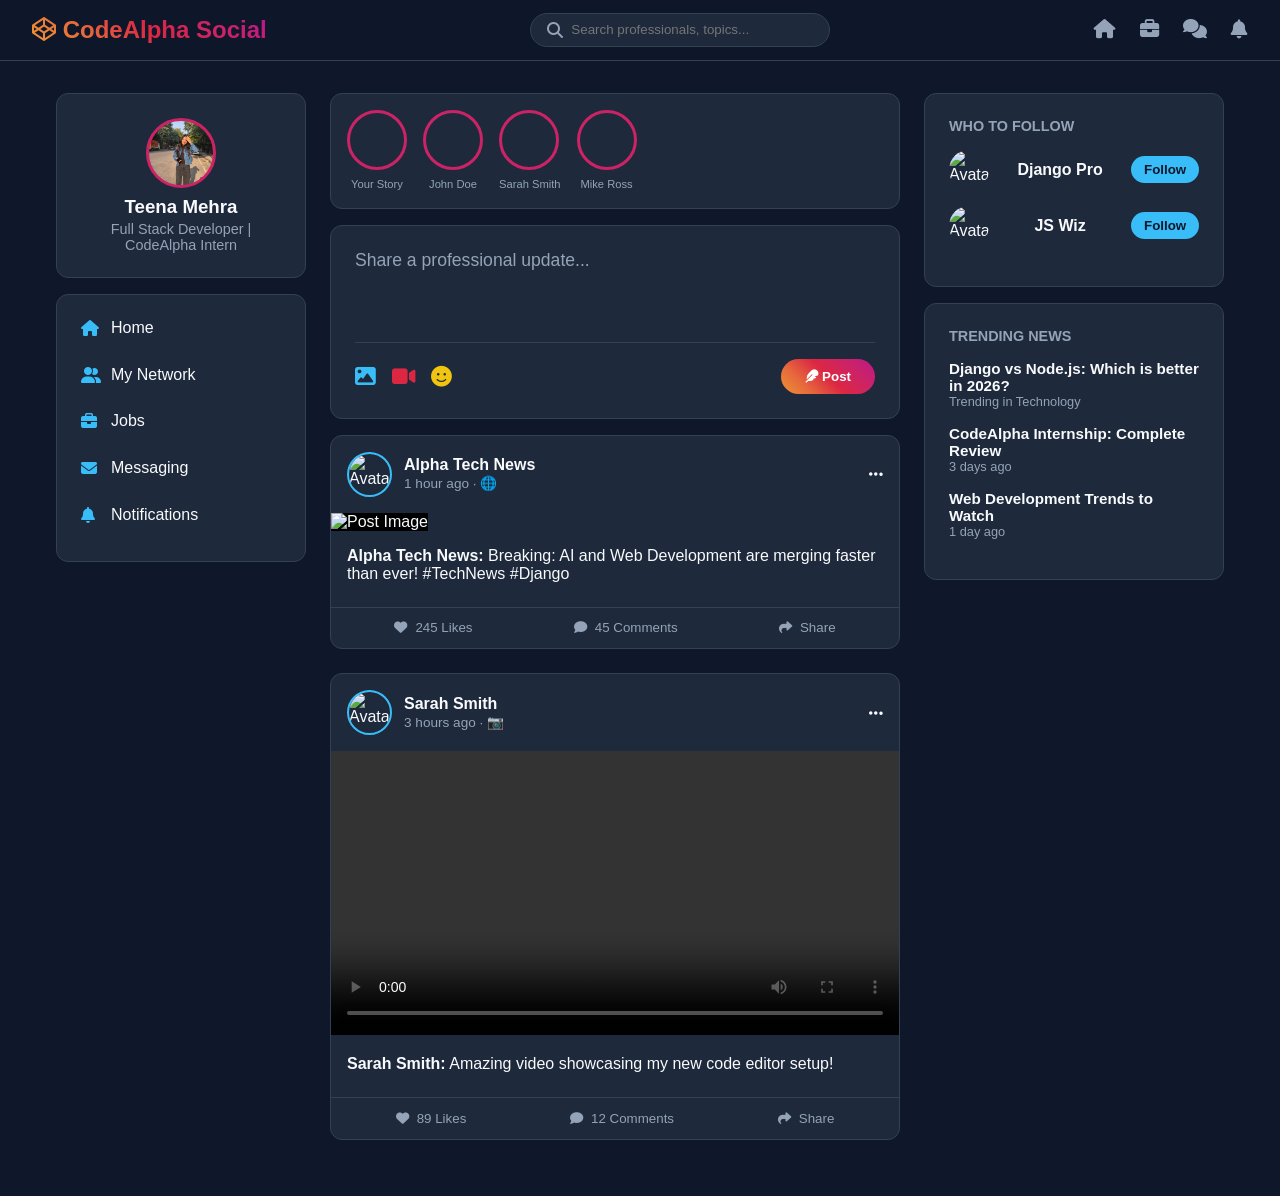
==== frontend/index.html @ 17a5f88e "Task 2 - Social Media Platform complete" ====
<!DOCTYPE html>
<html lang="en">
<head>
    <meta charset="UTF-8">
    <meta name="viewport" content="width=device-width, initial-scale=1.0">
    <title>CodeAlpha Social</title>
    <link rel="stylesheet" href="https://cdnjs.cloudflare.com/ajax/libs/font-awesome/6.4.0/css/all.min.css">
    <style>
        :root {
            --bg-color: #0f172a;
            --card-bg: #1e293b;
            --gradient: linear-gradient(45deg, #f09433, #e6683c, #dc2743, #cc2366, #bc1888);
            --accent: #cc2366;
            --secondary: #38bdf8;
            --text: #f8fafc;
            --muted: #94a3b8;
            --border: #334155;
        }

        * { margin: 0; padding: 0; box-sizing: border-box; font-family: 'Segoe UI', Tahoma, Geneva, Verdana, sans-serif; }
        body { background-color: var(--bg-color); color: var(--text); }

        /* Header */
        header {
            background: rgba(15, 23, 42, 0.95);
            backdrop-filter: blur(10px);
            border-bottom: 1px solid var(--border);
            padding: 0.8rem 2rem;
            display: flex;
            justify-content: space-between;
            align-items: center;
            position: sticky;
            top: 0;
            z-index: 100;
        }
        .logo { font-size: 1.5rem; font-weight: 800; background: var(--gradient); -webkit-background-clip: text; -webkit-text-fill-color: transparent; cursor: pointer; }
        .search-bar { background: var(--card-bg); border: 1px solid var(--border); border-radius: 20px; padding: 0.5rem 1rem; display: flex; align-items: center; gap: 8px; color: var(--muted); width: 300px; }
        .search-bar input { background: transparent; border: none; color: var(--text); outline: none; width: 100%; }
        .nav-icons { display: flex; gap: 1.5rem; font-size: 1.2rem; }
        .nav-icons i { cursor: pointer; transition: 0.3s; color: var(--muted); }
        .nav-icons i:hover { color: var(--accent); }

        /* Layout */
        .container { display: grid; grid-template-columns: 250px 1fr 300px; gap: 1.5rem; max-width: 1200px; margin: 2rem auto; width: 100%; padding: 0 1rem; }

        /* Left Sidebar (LinkedIn Style) */
        .left-sidebar { display: flex; flex-direction: column; gap: 1rem; position: sticky; top: 80px; align-self: start; }
        .profile-card { background: var(--card-bg); border-radius: 12px; text-align: center; padding: 1.5rem; border: 1px solid var(--border); }
        .profile-avatar { width: 70px; height: 70px; border-radius: 50%; background: url('tmehraaa.jpeg') center/cover; margin: 0 auto 0.5rem; border: 3px solid var(--accent); }
        .profile-card h3 { margin-bottom: 0.2rem; }
        .profile-card p { color: var(--muted); font-size: 0.9rem; }
        .menu-card { background: var(--card-bg); border-radius: 12px; padding: 1rem; border: 1px solid var(--border); }
        .menu-card ul { list-style: none; }
        .menu-card li { margin-bottom: 0.8rem; }
        .menu-card li a { color: var(--text); text-decoration: none; display: flex; align-items: center; gap: 10px; padding: 0.5rem; border-radius: 8px; transition: 0.2s; }
        .menu-card li a:hover { background: var(--bg-color); color: var(--accent); }
        .menu-card li a i { width: 20px; color: var(--secondary); }

        /* Center Feed (Instagram Style) */
        .feed-section { display: flex; flex-direction: column; gap: 1rem; }

        /* Stories Bar */
        .stories { background: var(--card-bg); border-radius: 12px; padding: 1rem; display: flex; gap: 1rem; border: 1px solid var(--border); overflow-x: auto; }
        .story { text-align: center; cursor: pointer; }
        .story-circle { width: 60px; height: 60px; border-radius: 50%; background: url('https://i.pravatar.cc/150?img=1') center/cover; border: 3px solid var(--accent); margin-bottom: 0.3rem; }
        .story:nth-child(2) .story-circle { background: url('https://i.pravatar.cc/150?img=2'); }
        .story:nth-child(3) .story-circle { background: url('https://i.pravatar.cc/150?img=3'); }
        .story:nth-child(4) .story-circle { background: url('https://i.pravatar.cc/150?img=4'); }
        .story span { font-size: 0.7rem; color: var(--muted); }

        /* Create Post Box */
        .create-post { background: var(--card-bg); padding: 1.5rem; border-radius: 12px; border: 1px solid var(--border); }
        .create-post textarea { width: 100%; height: 80px; background: transparent; border: none; color: var(--text); font-size: 1.1rem; resize: none; outline: none; }
        .create-post textarea::placeholder { color: var(--muted); }
        .post-actions-row { display: flex; justify-content: space-between; align-items: center; margin-top: 0.5rem; border-top: 1px solid var(--border); padding-top: 1rem; }
        .icons { display: flex; gap: 1rem; font-size: 1.3rem; }
        .icons i { cursor: pointer; transition: 0.2s; }
        .icons i:hover { transform: scale(1.2); }
        .fa-image { color: #38bdf8; }
        .fa-video { color: #dc2743; }
        .fa-face-smile { color: #f1c40f; }
        .post-btn { background: var(--gradient); color: white; border: none; padding: 0.6rem 1.5rem; border-radius: 20px; font-weight: bold; cursor: pointer; transition: 0.3s; }
        .post-btn:hover { transform: scale(1.05); }

        /* Post Card */
        .post-card { background: var(--card-bg); border-radius: 12px; border: 1px solid var(--border); margin-bottom: 1.5rem; }
        .post-header { display: flex; justify-content: space-between; padding: 1rem; align-items: center; }
        .user-info { display: flex; align-items: center; gap: 12px; }
        .avatar { width: 45px; height: 45px; border-radius: 50%; border: 2px solid var(--secondary); }
        .post-user { font-weight: bold; display: block; }
        .post-time { color: var(--muted); font-size: 0.85rem; }
        .post-media { width: 100%; max-height: 400px; object-fit: cover; background: #000; }
        .post-content { padding: 1rem; }
        .post-content p { margin-bottom: 0.5rem; }
        .post-actions { display: flex; justify-content: space-around; border-top: 1px solid var(--border); padding: 0.8rem; }
        .action-btn { background: none; border: none; color: var(--muted); cursor: pointer; display: flex; align-items: center; gap: 8px; font-weight: 500; transition: 0.3s; }
        .action-btn:hover { color: var(--accent); }
        .like-btn:hover { color: var(--accent); }
        .comment-btn:hover { color: var(--secondary); }
        .share-btn:hover { color: #22c55e; }

        /* Right Sidebar (Informative LinkedIn) */
        .right-sidebar { display: flex; flex-direction: column; gap: 1rem; position: sticky; top: 80px; align-self: start; }
        .card { background: var(--card-bg); border-radius: 12px; padding: 1.5rem; border: 1px solid var(--border); }
        .card h3 { color: var(--muted); margin-bottom: 1rem; font-size: 0.9rem; }
        .suggestion { display: flex; align-items: center; justify-content: space-between; margin-bottom: 1rem; }
        .suggestion img { width: 40px; height: 40px; border-radius: 50%; }
        .follow-btn { background: var(--secondary); border: none; color: var(--bg-color); padding: 0.4rem 0.8rem; border-radius: 20px; cursor: pointer; font-weight: bold; }
        .news-item { margin-bottom: 1rem; }
        .news-title { font-weight: bold; font-size: 0.95rem; }
        .news-meta { color: var(--muted); font-size: 0.8rem; }

        @media (max-width: 900px) {
            .container { grid-template-columns: 1fr; }
            .left-sidebar, .right-sidebar { position: static; }
            .search-bar { display: none; }
        }
    </style>
</head>
<body>

    <header>
        <div class="logo"><i class="fa-brands fa-codepen"></i> CodeAlpha Social</div>
        <div class="search-bar">
            <i class="fa-solid fa-magnifying-glass"></i>
            <input type="text" placeholder="Search professionals, topics...">
        </div>
        <div class="nav-icons">
            <i class="fa-solid fa-house" title="Home"></i>
            <i class="fa-solid fa-briefcase" title="Jobs"></i>
            <i class="fa-solid fa-comments" title="Messaging"></i>
            <i class="fa-solid fa-bell" title="Notifications"></i>
        </div>
    </header>

    <div class="container">
        <!-- Left Sidebar -->
        <aside class="left-sidebar">
            <div class="profile-card">
                <div class="profile-avatar"></div>
                <h3>Teena Mehra</h3>
                <p>Full Stack Developer | CodeAlpha Intern</p>
            </div>
            <div class="menu-card">
                <ul>
                    <li><a href="#"><i class="fa-solid fa-house"></i> Home</a></li>
                    <li><a href="#"><i class="fa-solid fa-user-group"></i> My Network</a></li>
                    <li><a href="#"><i class="fa-solid fa-briefcase"></i> Jobs</a></li>
                    <li><a href="#"><i class="fa-solid fa-envelope"></i> Messaging</a></li>
                    <li><a href="#"><i class="fa-solid fa-bell"></i> Notifications</a></li>
                </ul>
            </div>
        </aside>

        <!-- Center Feed -->
        <main class="feed-section">
            <!-- Stories -->
            <div class="stories">
                <div class="story"><div class="story-circle"></div><span>Your Story</span></div>
                <div class="story"><div class="story-circle"></div><span>John Doe</span></div>
                <div class="story"><div class="story-circle"></div><span>Sarah Smith</span></div>
                <div class="story"><div class="story-circle"></div><span>Mike Ross</span></div>
            </div>

            <!-- Create Post -->
            <div class="create-post">
                <textarea id="post-content" placeholder="Share a professional update..."></textarea>
                <div class="post-actions-row">
                    <div class="icons">
                        <i class="fa-solid fa-image" title="Photo"></i>
                        <i class="fa-solid fa-video" title="Video"></i>
                        <i class="fa-solid fa-face-smile" title="Emoji"></i>
                    </div>
                    <button class="post-btn" id="post-btn"><i class="fa-solid fa-feather"></i> Post</button>
                </div>
            </div>

            <!-- Post Feed -->
            <div id="feed">
                <div class="post-card">
                    <div class="post-header">
                        <div class="user-info">
                            <img class="avatar" src="https://i.pravatar.cc/150?img=12" alt="Avatar">
                            <div>
                                <span class="post-user">Alpha Tech News</span>
                                <span class="post-time">1 hour ago · 🌐</span>
                            </div>
                        </div>
                        <i class="fa-solid fa-ellipsis"></i>
                    </div>
                    <img class="post-media" src="https://picsum.photos/600/400?random=1" alt="Post Image">
                    <div class="post-content">
                        <p><strong>Alpha Tech News:</strong> Breaking: AI and Web Development are merging faster than ever! #TechNews #Django</p>
                    </div>
                    <div class="post-actions">
                        <button class="action-btn like-btn"><i class="fa-solid fa-heart"></i> 245 Likes</button>
                        <button class="action-btn comment-btn"><i class="fa-solid fa-comment"></i> 45 Comments</button>
                        <button class="action-btn share-btn"><i class="fa-solid fa-share"></i> Share</button>
                    </div>
                </div>

                <div class="post-card">
                    <div class="post-header">
                        <div class="user-info">
                            <img class="avatar" src="https://i.pravatar.cc/150?img=33" alt="Avatar">
                            <div>
                                <span class="post-user">Sarah Smith</span>
                                <span class="post-time">3 hours ago · 📷</span>
                            </div>
                        </div>
                        <i class="fa-solid fa-ellipsis"></i>
                    </div>
                    <!-- Video placeholder (using a real video source) -->
                    <video class="post-media" controls>
                        <source src="https://www.w3schools.com/html/mov_bbb.mp4" type="video/mp4">
                        Your browser does not support the video tag.
                    </video>
                    <div class="post-content">
                        <p><strong>Sarah Smith:</strong> Amazing video showcasing my new code editor setup!</p>
                    </div>
                    <div class="post-actions">
                        <button class="action-btn like-btn"><i class="fa-solid fa-heart"></i> 89 Likes</button>
                        <button class="action-btn comment-btn"><i class="fa-solid fa-comment"></i> 12 Comments</button>
                        <button class="action-btn share-btn"><i class="fa-solid fa-share"></i> Share</button>
                    </div>
                </div>
            </div>
        </main>

        <!-- Right Sidebar -->
        <aside class="right-sidebar">
            <div class="card">
                <h3>WHO TO FOLLOW</h3>
                <div class="suggestion">
                    <img src="https://i.pravatar.cc/150?img=68" alt="Avatar">
                    <div><strong>Django Pro</strong></div>
                    <button class="follow-btn">Follow</button>
                </div>
                <div class="suggestion">
                    <img src="https://i.pravatar.cc/150?img=52" alt="Avatar">
                    <div><strong>JS Wiz</strong></div>
                    <button class="follow-btn">Follow</button>
                </div>
            </div>
            <div class="card">
                <h3>TRENDING NEWS</h3>
                <div class="news-item">
                    <div class="news-title">Django vs Node.js: Which is better in 2026?</div>
                    <div class="news-meta">Trending in Technology</div>
                </div>
                <div class="news-item">
                    <div class="news-title">CodeAlpha Internship: Complete Review</div>
                    <div class="news-meta">3 days ago</div>
                </div>
                <div class="news-item">
                    <div class="news-title">Web Development Trends to Watch</div>
                    <div class="news-meta">1 day ago</div>
                </div>
            </div>
        </aside>
    </div>

    <script>
    const API_BASE_URL = "http://127.0.0.1:8000";
    let currentUser = "Teena"; 

    function renderFeed() {
        fetch(`${API_BASE_URL}/api/feed/`)
            .then(res => res.json())
            .then(posts => {
                const feedContainer = document.getElementById("feed");
                if (!feedContainer) return;

                if (posts.length === 0) {
                    feedContainer.innerHTML = `<p style="color:#94a3b8; text-align:center;">No posts yet. Be the first!</p>`;
                    return;
                }

                feedContainer.innerHTML = posts.map(post => `
                    <div class="post-card">
                        <div class="post-header">
                            <div class="user-info">
                                <div class="avatar" style="background: url('https://i.pravatar.cc/150?img=5') center/cover;"></div>
                                <div>
                                    <span class="post-user">${post.username}</span>
                                    <span class="post-time">${post.created_at}</span>
                                </div>
                            </div>
                        </div>
                        <p class="post-content">${post.content}</p>
                        <div class="post-actions">
                            <button class="action-btn like-btn"><i class="fa-solid fa-heart"></i> 0 Likes</button>
                            <button class="action-btn comment-btn"><i class="fa-solid fa-comment"></i> Comment</button>
                            <button class="action-btn share-btn"><i class="fa-solid fa-share"></i> Share</button>
                        </div>
                    </div>
                `).join("");
            })
            .catch(err => console.error("Error loading feed:", err));
    }

    function createPost() {
        const content = document.getElementById("post-content").value.trim();
        if (!content) return alert("Please write something!");

        fetch(`${API_BASE_URL}/api/create_post/`, {
            method: "POST",
            headers: { "Content-Type": "application/json" },
            body: JSON.stringify({ username: currentUser, content: content })
        })
        .then(res => res.json())
        .then(data => {
            document.getElementById("post-content").value = "";
            renderFeed();
        })
        .catch(err => console.error("Error creating post:", err));
    }

    document.getElementById("post-btn").addEventListener("click", createPost);
    renderFeed();
</script>
</body>
</html>
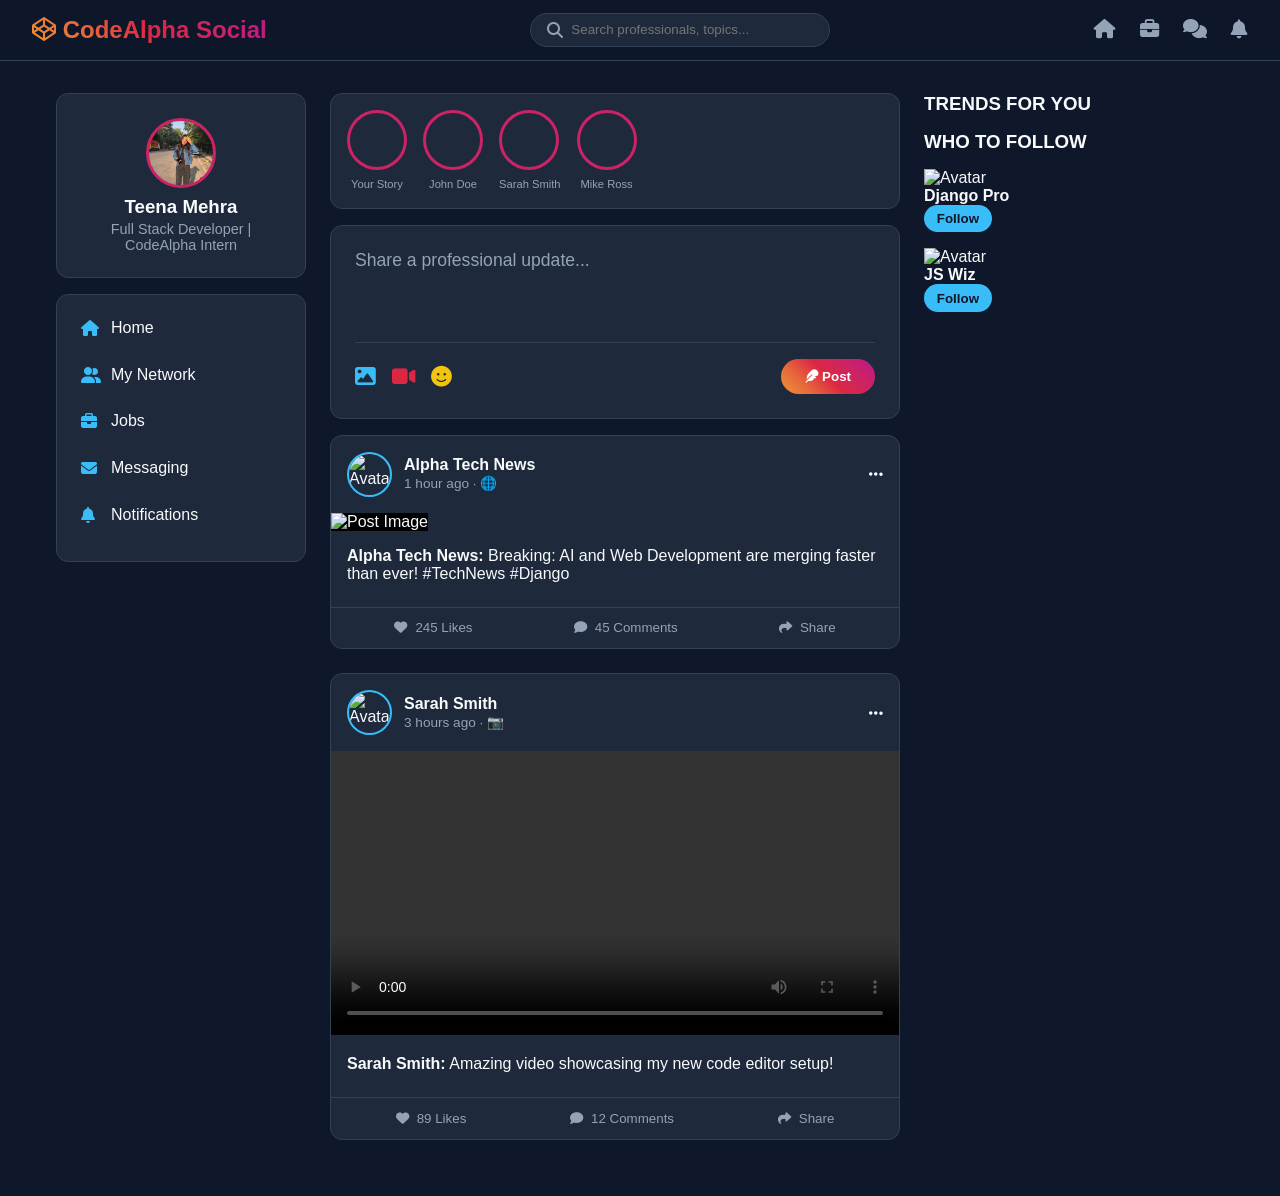
==== commit 264d5480: "Added comments, likes, follows, and real-time updates" ====
--- a/frontend/index.html
+++ b/frontend/index.html
@@ -227,39 +227,20 @@
             </div>
         </main>
 
-        <!-- Right Sidebar -->
-        <aside class="right-sidebar">
-            <div class="card">
-                <h3>WHO TO FOLLOW</h3>
-                <div class="suggestion">
-                    <img src="https://i.pravatar.cc/150?img=68" alt="Avatar">
-                    <div><strong>Django Pro</strong></div>
-                    <button class="follow-btn">Follow</button>
-                </div>
-                <div class="suggestion">
-                    <img src="https://i.pravatar.cc/150?img=52" alt="Avatar">
-                    <div><strong>JS Wiz</strong></div>
-                    <button class="follow-btn">Follow</button>
-                </div>
-            </div>
-            <div class="card">
-                <h3>TRENDING NEWS</h3>
-                <div class="news-item">
-                    <div class="news-title">Django vs Node.js: Which is better in 2026?</div>
-                    <div class="news-meta">Trending in Technology</div>
-                </div>
-                <div class="news-item">
-                    <div class="news-title">CodeAlpha Internship: Complete Review</div>
-                    <div class="news-meta">3 days ago</div>
-                </div>
-                <div class="news-item">
-                    <div class="news-title">Web Development Trends to Watch</div>
-                    <div class="news-meta">1 day ago</div>
-                </div>
-            </div>
-        </aside>
+    <aside class="right-sidebar">
+    <h3>TRENDS FOR YOU</h3>
+    <h3>WHO TO FOLLOW</h3>
+    <div class="follow-suggestion">
+        <img src="https://i.pravatar.cc/150?img=68" alt="Avatar">
+        <div><strong>Django Pro</strong></div>
+        <button class="follow-btn">Follow</button>
     </div>
-
+    <div class="follow-suggestion">
+        <img src="https://i.pravatar.cc/150?img=52" alt="Avatar">
+        <div><strong>JS Wiz</strong></div>
+        <button class="follow-btn">Follow</button>
+    </div>
+</aside>
     <script>
     const API_BASE_URL = "http://127.0.0.1:8000";
     let currentUser = "Teena"; 
@@ -270,28 +251,33 @@
             .then(posts => {
                 const feedContainer = document.getElementById("feed");
                 if (!feedContainer) return;
-
                 if (posts.length === 0) {
                     feedContainer.innerHTML = `<p style="color:#94a3b8; text-align:center;">No posts yet. Be the first!</p>`;
                     return;
                 }
-
-                feedContainer.innerHTML = posts.map(post => `
-                    <div class="post-card">
-                        <div class="post-header">
-                            <div class="user-info">
-                                <div class="avatar" style="background: url('https://i.pravatar.cc/150?img=5') center/cover;"></div>
-                                <div>
-                                    <span class="post-user">${post.username}</span>
-                                    <span class="post-time">${post.created_at}</span>
+             feedContainer.innerHTML = posts.map(post => `
+                 <div class="post-card">
+                   <div class="post-header">
+                      <div class="user-info">
+                         <div class="avatar" style="background: url('https://i.pravatar.cc/150?img=5') center/cover;"></div>
+                             <div>
+                                 <span class="post-user">${post.username}</span>
+                                 <span class="post-time">${post.created_at}</span>
                                 </div>
                             </div>
                         </div>
                         <p class="post-content">${post.content}</p>
                         <div class="post-actions">
-                            <button class="action-btn like-btn"><i class="fa-solid fa-heart"></i> 0 Likes</button>
-                            <button class="action-btn comment-btn"><i class="fa-solid fa-comment"></i> Comment</button>
-                            <button class="action-btn share-btn"><i class="fa-solid fa-share"></i> Share</button>
+                        <button class="action-btn like-btn" onclick="likePost(${post.id})"><i class="fa-solid fa-heart"></i> ${post.likes} Likes</button>
+                        <button class="action-btn comment-btn" onclick="showCommentBox(${post.id})"><i class="fa-solid fa-comment"></i> ${post.comments.length} Comments</button>
+                        <button class="action-btn share-btn"><i class="fa-solid fa-share"></i> Share</button>
+                        </div>
+                        <div class="comment-section" id="comments-${post.id}" style="margin-top:10px;">
+                            ${post.comments.map(c => `<div style="padding:5px 0;"><strong>${c.username}:</strong> ${c.content}</div>`).join('')}
+                            <div style="display:flex; margin-top:10px;">
+                                <input type="text" id="comment-input-${post.id}" placeholder="Add a comment..." style="flex:1; padding:5px; background:#1e293b; border:1px solid #334155; color:white; border-radius:4px;">
+                                <button onclick="addComment(${post.id})" style="background:#e94560; color:white; border:none; padding:5px 15px; margin-left:5px; border-radius:4px; cursor:pointer;">Post</button>
+                            </div>
                         </div>
                     </div>
                 `).join("");
@@ -299,25 +285,89 @@
             .catch(err => console.error("Error loading feed:", err));
     }
 
+    function likePost(postId) {
+        fetch(`${API_BASE_URL}/api/like/${postId}/`, {
+            method: "POST",
+            headers: { "Content-Type": "application/json" },
+            body: JSON.stringify({ username: currentUser })
+        })
+        .then(res => res.json())
+        .then(() => renderFeed())
+        .catch(err => console.error("Error liking post:", err));
+    }
+
+    function addComment(postId) {
+        const content = document.getElementById(`comment-input-${postId}`).value.trim();
+        if (!content) return;
+        fetch(`${API_BASE_URL}/api/add_comment/`, {
+            method: "POST",
+            headers: { "Content-Type": "application/json" },
+            body: JSON.stringify({ username: currentUser, post_id: postId, content: content })
+        })
+        .then(res => res.json())
+        .then(() => {
+            renderFeed();
+        })
+        .catch(err => console.error("Error adding comment:", err));
+    }
+
+    function toggleFollow(username) {
+        fetch(`${API_BASE_URL}/api/toggle_follow/`, {
+            method: "POST",
+            headers: { "Content-Type": "application/json" },
+            body: JSON.stringify({ follower_username: currentUser, following_username: username })
+        })
+        .then(res => res.json())
+        .then(() => {
+            // Refresh the right sidebar who to follow section
+            loadFollowSuggestions();
+        })
+        .catch(err => console.error("Error toggling follow:", err));
+    }
+
+function loadFollowSuggestions() {
+    const container = document.getElementById("follow-suggestions");
+    if (!container) return;
+    
+    container.innerHTML = `
+        <div class="follow-suggestion">
+            <img src="https://i.pravatar.cc/150?img=68" alt="Avatar" style="width:40px; height:40px; border-radius:50%;">
+            <div><strong>Django Pro</strong></div>
+            <button class="follow-btn" onclick="toggleFollow('Django Pro')">Follow</button>
+        </div>
+        <div class="follow-suggestion">
+            <img src="https://i.pravatar.cc/150?img=52" alt="Avatar" style="width:40px; height:40px; border-radius:50%;">
+            <div><strong>JS Wiz</strong></div>
+            <button class="follow-btn" onclick="toggleFollow('JS Wiz')">Follow</button>
+        </div>
+    `;
+}
+
     function createPost() {
         const content = document.getElementById("post-content").value.trim();
         if (!content) return alert("Please write something!");
-
         fetch(`${API_BASE_URL}/api/create_post/`, {
             method: "POST",
             headers: { "Content-Type": "application/json" },
             body: JSON.stringify({ username: currentUser, content: content })
         })
         .then(res => res.json())
-        .then(data => {
+        .then(() => {
             document.getElementById("post-content").value = "";
             renderFeed();
         })
         .catch(err => console.error("Error creating post:", err));
     }
 
+    function startPolling() {
+        setInterval(() => {
+            renderFeed();
+        }, 5000);
+    }
     document.getElementById("post-btn").addEventListener("click", createPost);
+    loadFollowSuggestions();
     renderFeed();
+    startPolling();
 </script>
 </body>
 </html>
